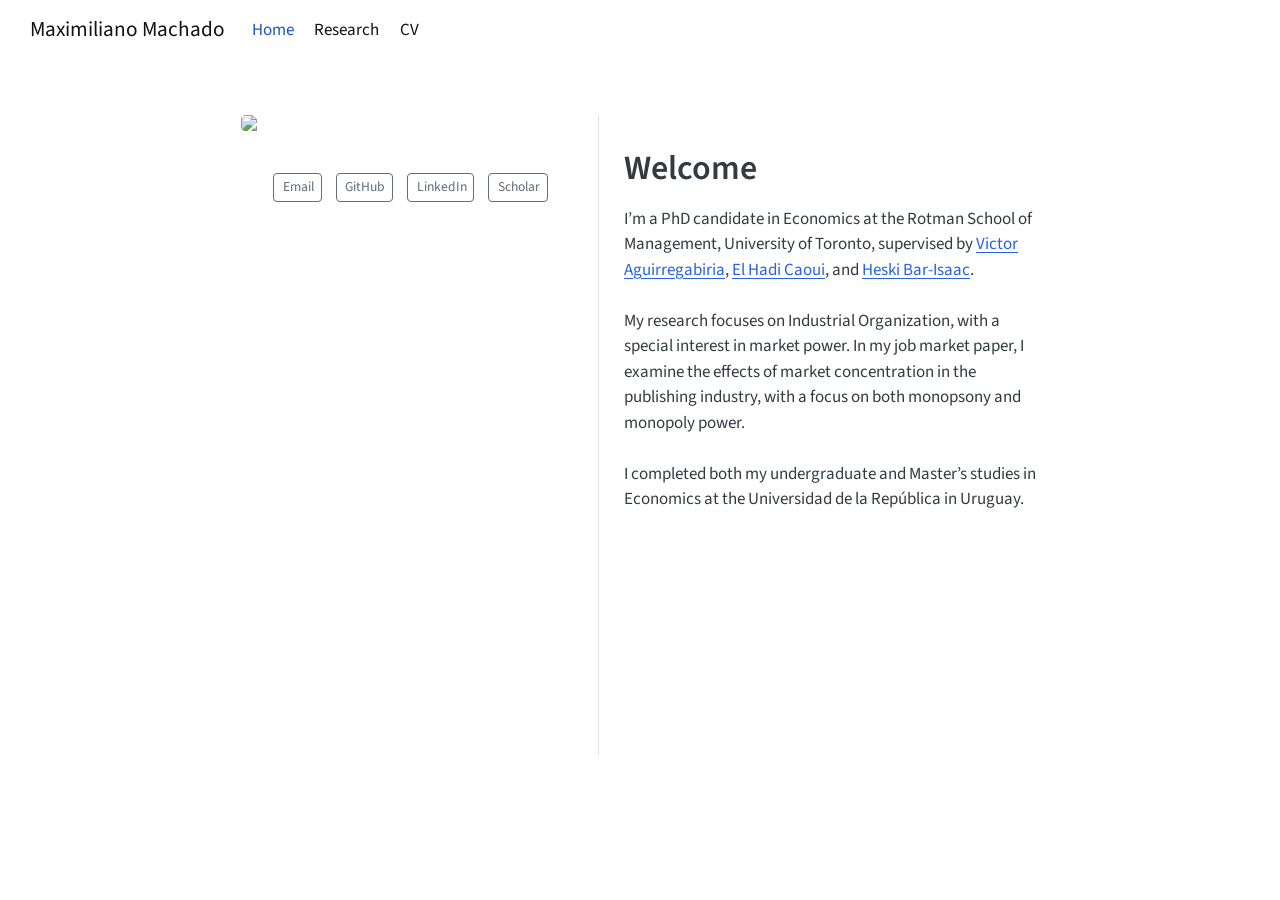
==== docs/index.html @ 31ebb95b "Add advisor and coauthor links; rebuild site" ====
<!DOCTYPE html>
<html xmlns="http://www.w3.org/1999/xhtml" lang="en" xml:lang="en"><head>

<meta charset="utf-8">
<meta name="generator" content="quarto-1.7.33">

<meta name="viewport" content="width=device-width, initial-scale=1.0, user-scalable=yes">


<title>Maximiliano Machado</title>
<style>
code{white-space: pre-wrap;}
span.smallcaps{font-variant: small-caps;}
div.columns{display: flex; gap: min(4vw, 1.5em);}
div.column{flex: auto; overflow-x: auto;}
div.hanging-indent{margin-left: 1.5em; text-indent: -1.5em;}
ul.task-list{list-style: none;}
ul.task-list li input[type="checkbox"] {
  width: 0.8em;
  margin: 0 0.8em 0.2em -1em; /* quarto-specific, see https://github.com/quarto-dev/quarto-cli/issues/4556 */ 
  vertical-align: middle;
}
</style>


<script src="site_libs/quarto-nav/quarto-nav.js"></script>
<script src="site_libs/quarto-nav/headroom.min.js"></script>
<script src="site_libs/clipboard/clipboard.min.js"></script>
<script src="site_libs/quarto-search/autocomplete.umd.js"></script>
<script src="site_libs/quarto-search/fuse.min.js"></script>
<script src="site_libs/quarto-search/quarto-search.js"></script>
<meta name="quarto:offset" content="./">
<script src="site_libs/quarto-html/quarto.js" type="module"></script>
<script src="site_libs/quarto-html/tabsets/tabsets.js" type="module"></script>
<script src="site_libs/quarto-html/popper.min.js"></script>
<script src="site_libs/quarto-html/tippy.umd.min.js"></script>
<link href="site_libs/quarto-html/tippy.css" rel="stylesheet">
<link href="site_libs/quarto-html/quarto-syntax-highlighting-ea385d0e468b0dd5ea5bf0780b1290d9.css" rel="stylesheet" id="quarto-text-highlighting-styles">
<script src="site_libs/bootstrap/bootstrap.min.js"></script>
<link href="site_libs/bootstrap/bootstrap-icons.css" rel="stylesheet">
<link href="site_libs/bootstrap/bootstrap-9f588c529615b34e4b9d2a92953548e6.min.css" rel="stylesheet" append-hash="true" id="quarto-bootstrap" data-mode="light">
<script id="quarto-search-options" type="application/json">{
  "location": "navbar",
  "copy-button": false,
  "collapse-after": 3,
  "panel-placement": "end",
  "type": "overlay",
  "limit": 50,
  "keyboard-shortcut": [
    "f",
    "/",
    "s"
  ],
  "show-item-context": false,
  "language": {
    "search-no-results-text": "No results",
    "search-matching-documents-text": "matching documents",
    "search-copy-link-title": "Copy link to search",
    "search-hide-matches-text": "Hide additional matches",
    "search-more-match-text": "more match in this document",
    "search-more-matches-text": "more matches in this document",
    "search-clear-button-title": "Clear",
    "search-text-placeholder": "",
    "search-detached-cancel-button-title": "Cancel",
    "search-submit-button-title": "Submit",
    "search-label": "Search"
  }
}</script>


<link rel="stylesheet" href="styles.css">
</head>

<body class="nav-fixed fullcontent quarto-light">

<div id="quarto-search-results"></div>
  <header id="quarto-header" class="headroom fixed-top">
    <nav class="navbar navbar-expand-lg " data-bs-theme="dark">
      <div class="navbar-container container-fluid">
      <div class="navbar-brand-container mx-auto">
    <a class="navbar-brand" href="./index.html">
    <span class="navbar-title">Maximiliano Machado</span>
    </a>
  </div>
            <div id="quarto-search" class="" title="Search"></div>
          <button class="navbar-toggler" type="button" data-bs-toggle="collapse" data-bs-target="#navbarCollapse" aria-controls="navbarCollapse" role="menu" aria-expanded="false" aria-label="Toggle navigation" onclick="if (window.quartoToggleHeadroom) { window.quartoToggleHeadroom(); }">
  <span class="navbar-toggler-icon"></span>
</button>
          <div class="collapse navbar-collapse" id="navbarCollapse">
            <ul class="navbar-nav navbar-nav-scroll me-auto">
  <li class="nav-item">
    <a class="nav-link active" href="./index.html" aria-current="page"> 
<span class="menu-text">Home</span></a>
  </li>  
  <li class="nav-item">
    <a class="nav-link" href="./research.html"> 
<span class="menu-text">Research</span></a>
  </li>  
  <li class="nav-item">
    <a class="nav-link" href="./cv_May2025.pdf"> 
<span class="menu-text">CV</span></a>
  </li>  
</ul>
          </div> <!-- /navcollapse -->
            <div class="quarto-navbar-tools">
</div>
      </div> <!-- /container-fluid -->
    </nav>
</header>
<!-- content -->
<div id="quarto-content" class="quarto-container page-columns page-rows-contents page-layout-article page-navbar">
<!-- sidebar -->
<!-- margin-sidebar -->
    
<!-- main -->
<div class="quarto-about-trestles">
  <div class="about-entity">
    <img src="images/picture.jpeg" class="about-image
  rounded " style="width: 20em;">
<header id="title-block-header" class="quarto-title-block"></header>
    <div class="about-links">
  <a href="mailto:maxi.machado@mail.utoronto.ca" class="about-link" rel="" target="">
    <i class="bi bi-envelope"></i>
     <span class="about-link-text">Email</span>
  </a>
  <a href="https://github.com/maxi-machado" class="about-link" rel="" target="">
    <i class="bi bi-github"></i>
     <span class="about-link-text">GitHub</span>
  </a>
  <a href="https://ca.linkedin.com/in/maximiliano-machado-goncalves-a96b24110" class="about-link" rel="" target="">
    <i class="bi bi-linkedin"></i>
     <span class="about-link-text">LinkedIn</span>
  </a>
  <a href="https://scholar.google.com.uy/citations?hl=es&amp;user=UMx6kQEAAAAJ" class="about-link" rel="" target="">
    <i class="bi bi-google-scholar"></i>
     <span class="about-link-text">Scholar</span>
  </a>
</div>
  </div>
  <div class="about-contents"><main class="content" id="quarto-document-content">
<section id="welcome" class="level1">
<h1>Welcome</h1>
<p>I’m a PhD candidate in Economics at the Rotman School of Management, University of Toronto, supervised by <a href="https://sites.google.com/view/victoraguirregabiriaswebsite/home">Victor Aguirregabiria</a>, <a href="https://elhadicaoui.github.io/">El Hadi Caoui</a>, and <a href="https://sites.google.com/site/heskibarisaac/home">Heski Bar-Isaac</a>. <br><br> My research focuses on Industrial Organization, with a special interest in market power. In my job market paper, I examine the effects of market concentration in the publishing industry, with a focus on both monopsony and monopoly power. <br><br> I completed both my undergraduate and Master’s studies in Economics at the Universidad de la República in Uruguay.</p>


</section>
</main></div>
</div>
 <!-- /main -->
<script id="quarto-html-after-body" type="application/javascript">
  window.document.addEventListener("DOMContentLoaded", function (event) {
    const isCodeAnnotation = (el) => {
      for (const clz of el.classList) {
        if (clz.startsWith('code-annotation-')) {                     
          return true;
        }
      }
      return false;
    }
    const onCopySuccess = function(e) {
      // button target
      const button = e.trigger;
      // don't keep focus
      button.blur();
      // flash "checked"
      button.classList.add('code-copy-button-checked');
      var currentTitle = button.getAttribute("title");
      button.setAttribute("title", "Copied!");
      let tooltip;
      if (window.bootstrap) {
        button.setAttribute("data-bs-toggle", "tooltip");
        button.setAttribute("data-bs-placement", "left");
        button.setAttribute("data-bs-title", "Copied!");
        tooltip = new bootstrap.Tooltip(button, 
          { trigger: "manual", 
            customClass: "code-copy-button-tooltip",
            offset: [0, -8]});
        tooltip.show();    
      }
      setTimeout(function() {
        if (tooltip) {
          tooltip.hide();
          button.removeAttribute("data-bs-title");
          button.removeAttribute("data-bs-toggle");
          button.removeAttribute("data-bs-placement");
        }
        button.setAttribute("title", currentTitle);
        button.classList.remove('code-copy-button-checked');
      }, 1000);
      // clear code selection
      e.clearSelection();
    }
    const getTextToCopy = function(trigger) {
        const codeEl = trigger.previousElementSibling.cloneNode(true);
        for (const childEl of codeEl.children) {
          if (isCodeAnnotation(childEl)) {
            childEl.remove();
          }
        }
        return codeEl.innerText;
    }
    const clipboard = new window.ClipboardJS('.code-copy-button:not([data-in-quarto-modal])', {
      text: getTextToCopy
    });
    clipboard.on('success', onCopySuccess);
    if (window.document.getElementById('quarto-embedded-source-code-modal')) {
      const clipboardModal = new window.ClipboardJS('.code-copy-button[data-in-quarto-modal]', {
        text: getTextToCopy,
        container: window.document.getElementById('quarto-embedded-source-code-modal')
      });
      clipboardModal.on('success', onCopySuccess);
    }
      var localhostRegex = new RegExp(/^(?:http|https):\/\/localhost\:?[0-9]*\//);
      var mailtoRegex = new RegExp(/^mailto:/);
        var filterRegex = new RegExp('/' + window.location.host + '/');
      var isInternal = (href) => {
          return filterRegex.test(href) || localhostRegex.test(href) || mailtoRegex.test(href);
      }
      // Inspect non-navigation links and adorn them if external
     var links = window.document.querySelectorAll('a[href]:not(.nav-link):not(.navbar-brand):not(.toc-action):not(.sidebar-link):not(.sidebar-item-toggle):not(.pagination-link):not(.no-external):not([aria-hidden]):not(.dropdown-item):not(.quarto-navigation-tool):not(.about-link)');
      for (var i=0; i<links.length; i++) {
        const link = links[i];
        if (!isInternal(link.href)) {
          // undo the damage that might have been done by quarto-nav.js in the case of
          // links that we want to consider external
          if (link.dataset.originalHref !== undefined) {
            link.href = link.dataset.originalHref;
          }
        }
      }
    function tippyHover(el, contentFn, onTriggerFn, onUntriggerFn) {
      const config = {
        allowHTML: true,
        maxWidth: 500,
        delay: 100,
        arrow: false,
        appendTo: function(el) {
            return el.parentElement;
        },
        interactive: true,
        interactiveBorder: 10,
        theme: 'quarto',
        placement: 'bottom-start',
      };
      if (contentFn) {
        config.content = contentFn;
      }
      if (onTriggerFn) {
        config.onTrigger = onTriggerFn;
      }
      if (onUntriggerFn) {
        config.onUntrigger = onUntriggerFn;
      }
      window.tippy(el, config); 
    }
    const noterefs = window.document.querySelectorAll('a[role="doc-noteref"]');
    for (var i=0; i<noterefs.length; i++) {
      const ref = noterefs[i];
      tippyHover(ref, function() {
        // use id or data attribute instead here
        let href = ref.getAttribute('data-footnote-href') || ref.getAttribute('href');
        try { href = new URL(href).hash; } catch {}
        const id = href.replace(/^#\/?/, "");
        const note = window.document.getElementById(id);
        if (note) {
          return note.innerHTML;
        } else {
          return "";
        }
      });
    }
    const xrefs = window.document.querySelectorAll('a.quarto-xref');
    const processXRef = (id, note) => {
      // Strip column container classes
      const stripColumnClz = (el) => {
        el.classList.remove("page-full", "page-columns");
        if (el.children) {
          for (const child of el.children) {
            stripColumnClz(child);
          }
        }
      }
      stripColumnClz(note)
      if (id === null || id.startsWith('sec-')) {
        // Special case sections, only their first couple elements
        const container = document.createElement("div");
        if (note.children && note.children.length > 2) {
          container.appendChild(note.children[0].cloneNode(true));
          for (let i = 1; i < note.children.length; i++) {
            const child = note.children[i];
            if (child.tagName === "P" && child.innerText === "") {
              continue;
            } else {
              container.appendChild(child.cloneNode(true));
              break;
            }
          }
          if (window.Quarto?.typesetMath) {
            window.Quarto.typesetMath(container);
          }
          return container.innerHTML
        } else {
          if (window.Quarto?.typesetMath) {
            window.Quarto.typesetMath(note);
          }
          return note.innerHTML;
        }
      } else {
        // Remove any anchor links if they are present
        const anchorLink = note.querySelector('a.anchorjs-link');
        if (anchorLink) {
          anchorLink.remove();
        }
        if (window.Quarto?.typesetMath) {
          window.Quarto.typesetMath(note);
        }
        if (note.classList.contains("callout")) {
          return note.outerHTML;
        } else {
          return note.innerHTML;
        }
      }
    }
    for (var i=0; i<xrefs.length; i++) {
      const xref = xrefs[i];
      tippyHover(xref, undefined, function(instance) {
        instance.disable();
        let url = xref.getAttribute('href');
        let hash = undefined; 
        if (url.startsWith('#')) {
          hash = url;
        } else {
          try { hash = new URL(url).hash; } catch {}
        }
        if (hash) {
          const id = hash.replace(/^#\/?/, "");
          const note = window.document.getElementById(id);
          if (note !== null) {
            try {
              const html = processXRef(id, note.cloneNode(true));
              instance.setContent(html);
            } finally {
              instance.enable();
              instance.show();
            }
          } else {
            // See if we can fetch this
            fetch(url.split('#')[0])
            .then(res => res.text())
            .then(html => {
              const parser = new DOMParser();
              const htmlDoc = parser.parseFromString(html, "text/html");
              const note = htmlDoc.getElementById(id);
              if (note !== null) {
                const html = processXRef(id, note);
                instance.setContent(html);
              } 
            }).finally(() => {
              instance.enable();
              instance.show();
            });
          }
        } else {
          // See if we can fetch a full url (with no hash to target)
          // This is a special case and we should probably do some content thinning / targeting
          fetch(url)
          .then(res => res.text())
          .then(html => {
            const parser = new DOMParser();
            const htmlDoc = parser.parseFromString(html, "text/html");
            const note = htmlDoc.querySelector('main.content');
            if (note !== null) {
              // This should only happen for chapter cross references
              // (since there is no id in the URL)
              // remove the first header
              if (note.children.length > 0 && note.children[0].tagName === "HEADER") {
                note.children[0].remove();
              }
              const html = processXRef(null, note);
              instance.setContent(html);
            } 
          }).finally(() => {
            instance.enable();
            instance.show();
          });
        }
      }, function(instance) {
      });
    }
        let selectedAnnoteEl;
        const selectorForAnnotation = ( cell, annotation) => {
          let cellAttr = 'data-code-cell="' + cell + '"';
          let lineAttr = 'data-code-annotation="' +  annotation + '"';
          const selector = 'span[' + cellAttr + '][' + lineAttr + ']';
          return selector;
        }
        const selectCodeLines = (annoteEl) => {
          const doc = window.document;
          const targetCell = annoteEl.getAttribute("data-target-cell");
          const targetAnnotation = annoteEl.getAttribute("data-target-annotation");
          const annoteSpan = window.document.querySelector(selectorForAnnotation(targetCell, targetAnnotation));
          const lines = annoteSpan.getAttribute("data-code-lines").split(",");
          const lineIds = lines.map((line) => {
            return targetCell + "-" + line;
          })
          let top = null;
          let height = null;
          let parent = null;
          if (lineIds.length > 0) {
              //compute the position of the single el (top and bottom and make a div)
              const el = window.document.getElementById(lineIds[0]);
              top = el.offsetTop;
              height = el.offsetHeight;
              parent = el.parentElement.parentElement;
            if (lineIds.length > 1) {
              const lastEl = window.document.getElementById(lineIds[lineIds.length - 1]);
              const bottom = lastEl.offsetTop + lastEl.offsetHeight;
              height = bottom - top;
            }
            if (top !== null && height !== null && parent !== null) {
              // cook up a div (if necessary) and position it 
              let div = window.document.getElementById("code-annotation-line-highlight");
              if (div === null) {
                div = window.document.createElement("div");
                div.setAttribute("id", "code-annotation-line-highlight");
                div.style.position = 'absolute';
                parent.appendChild(div);
              }
              div.style.top = top - 2 + "px";
              div.style.height = height + 4 + "px";
              div.style.left = 0;
              let gutterDiv = window.document.getElementById("code-annotation-line-highlight-gutter");
              if (gutterDiv === null) {
                gutterDiv = window.document.createElement("div");
                gutterDiv.setAttribute("id", "code-annotation-line-highlight-gutter");
                gutterDiv.style.position = 'absolute';
                const codeCell = window.document.getElementById(targetCell);
                const gutter = codeCell.querySelector('.code-annotation-gutter');
                gutter.appendChild(gutterDiv);
              }
              gutterDiv.style.top = top - 2 + "px";
              gutterDiv.style.height = height + 4 + "px";
            }
            selectedAnnoteEl = annoteEl;
          }
        };
        const unselectCodeLines = () => {
          const elementsIds = ["code-annotation-line-highlight", "code-annotation-line-highlight-gutter"];
          elementsIds.forEach((elId) => {
            const div = window.document.getElementById(elId);
            if (div) {
              div.remove();
            }
          });
          selectedAnnoteEl = undefined;
        };
          // Handle positioning of the toggle
      window.addEventListener(
        "resize",
        throttle(() => {
          elRect = undefined;
          if (selectedAnnoteEl) {
            selectCodeLines(selectedAnnoteEl);
          }
        }, 10)
      );
      function throttle(fn, ms) {
      let throttle = false;
      let timer;
        return (...args) => {
          if(!throttle) { // first call gets through
              fn.apply(this, args);
              throttle = true;
          } else { // all the others get throttled
              if(timer) clearTimeout(timer); // cancel #2
              timer = setTimeout(() => {
                fn.apply(this, args);
                timer = throttle = false;
              }, ms);
          }
        };
      }
        // Attach click handler to the DT
        const annoteDls = window.document.querySelectorAll('dt[data-target-cell]');
        for (const annoteDlNode of annoteDls) {
          annoteDlNode.addEventListener('click', (event) => {
            const clickedEl = event.target;
            if (clickedEl !== selectedAnnoteEl) {
              unselectCodeLines();
              const activeEl = window.document.querySelector('dt[data-target-cell].code-annotation-active');
              if (activeEl) {
                activeEl.classList.remove('code-annotation-active');
              }
              selectCodeLines(clickedEl);
              clickedEl.classList.add('code-annotation-active');
            } else {
              // Unselect the line
              unselectCodeLines();
              clickedEl.classList.remove('code-annotation-active');
            }
          });
        }
    const findCites = (el) => {
      const parentEl = el.parentElement;
      if (parentEl) {
        const cites = parentEl.dataset.cites;
        if (cites) {
          return {
            el,
            cites: cites.split(' ')
          };
        } else {
          return findCites(el.parentElement)
        }
      } else {
        return undefined;
      }
    };
    var bibliorefs = window.document.querySelectorAll('a[role="doc-biblioref"]');
    for (var i=0; i<bibliorefs.length; i++) {
      const ref = bibliorefs[i];
      const citeInfo = findCites(ref);
      if (citeInfo) {
        tippyHover(citeInfo.el, function() {
          var popup = window.document.createElement('div');
          citeInfo.cites.forEach(function(cite) {
            var citeDiv = window.document.createElement('div');
            citeDiv.classList.add('hanging-indent');
            citeDiv.classList.add('csl-entry');
            var biblioDiv = window.document.getElementById('ref-' + cite);
            if (biblioDiv) {
              citeDiv.innerHTML = biblioDiv.innerHTML;
            }
            popup.appendChild(citeDiv);
          });
          return popup.innerHTML;
        });
      }
    }
  });
  </script>
</div> <!-- /content -->




</body></html>
---- docs/site_libs/quarto-html/quarto-syntax-highlighting-ea385d0e468b0dd5ea5bf0780b1290d9.css ----
/* quarto syntax highlight colors */
:root {
  --quarto-hl-ot-color: #003B4F;
  --quarto-hl-at-color: #657422;
  --quarto-hl-ss-color: #20794D;
  --quarto-hl-an-color: #5E5E5E;
  --quarto-hl-fu-color: #4758AB;
  --quarto-hl-st-color: #20794D;
  --quarto-hl-cf-color: #003B4F;
  --quarto-hl-op-color: #5E5E5E;
  --quarto-hl-er-color: #AD0000;
  --quarto-hl-bn-color: #AD0000;
  --quarto-hl-al-color: #AD0000;
  --quarto-hl-va-color: #111111;
  --quarto-hl-bu-color: inherit;
  --quarto-hl-ex-color: inherit;
  --quarto-hl-pp-color: #AD0000;
  --quarto-hl-in-color: #5E5E5E;
  --quarto-hl-vs-color: #20794D;
  --quarto-hl-wa-color: #5E5E5E;
  --quarto-hl-do-color: #5E5E5E;
  --quarto-hl-im-color: #00769E;
  --quarto-hl-ch-color: #20794D;
  --quarto-hl-dt-color: #AD0000;
  --quarto-hl-fl-color: #AD0000;
  --quarto-hl-co-color: #5E5E5E;
  --quarto-hl-cv-color: #5E5E5E;
  --quarto-hl-cn-color: #8f5902;
  --quarto-hl-sc-color: #5E5E5E;
  --quarto-hl-dv-color: #AD0000;
  --quarto-hl-kw-color: #003B4F;
}

/* other quarto variables */
:root {
  --quarto-font-monospace: SFMono-Regular, Menlo, Monaco, Consolas, "Liberation Mono", "Courier New", monospace;
}

/* syntax highlight based on Pandoc's rules */
pre > code.sourceCode > span {
  color: #003B4F;
}

code.sourceCode > span {
  color: #003B4F;
}

div.sourceCode,
div.sourceCode pre.sourceCode {
  color: #003B4F;
}

/* Normal */
code span {
  color: #003B4F;
}

/* Alert */
code span.al {
  color: #AD0000;
  font-style: inherit;
}

/* Annotation */
code span.an {
  color: #5E5E5E;
  font-style: inherit;
}

/* Attribute */
code span.at {
  color: #657422;
  font-style: inherit;
}

/* BaseN */
code span.bn {
  color: #AD0000;
  font-style: inherit;
}

/* BuiltIn */
code span.bu {
  font-style: inherit;
}

/* ControlFlow */
code span.cf {
  color: #003B4F;
  font-weight: bold;
  font-style: inherit;
}

/* Char */
code span.ch {
  color: #20794D;
  font-style: inherit;
}

/* Constant */
code span.cn {
  color: #8f5902;
  font-style: inherit;
}

/* Comment */
code span.co {
  color: #5E5E5E;
  font-style: inherit;
}

/* CommentVar */
code span.cv {
  color: #5E5E5E;
  font-style: italic;
}

/* Documentation */
code span.do {
  color: #5E5E5E;
  font-style: italic;
}

/* DataType */
code span.dt {
  color: #AD0000;
  font-style: inherit;
}

/* DecVal */
code span.dv {
  color: #AD0000;
  font-style: inherit;
}

/* Error */
code span.er {
  color: #AD0000;
  font-style: inherit;
}

/* Extension */
code span.ex {
  font-style: inherit;
}

/* Float */
code span.fl {
  color: #AD0000;
  font-style: inherit;
}

/* Function */
code span.fu {
  color: #4758AB;
  font-style: inherit;
}

/* Import */
code span.im {
  color: #00769E;
  font-style: inherit;
}

/* Information */
code span.in {
  color: #5E5E5E;
  font-style: inherit;
}

/* Keyword */
code span.kw {
  color: #003B4F;
  font-weight: bold;
  font-style: inherit;
}

/* Operator */
code span.op {
  color: #5E5E5E;
  font-style: inherit;
}

/* Other */
code span.ot {
  color: #003B4F;
  font-style: inherit;
}

/* Preprocessor */
code span.pp {
  color: #AD0000;
  font-style: inherit;
}

/* SpecialChar */
code span.sc {
  color: #5E5E5E;
  font-style: inherit;
}

/* SpecialString */
code span.ss {
  color: #20794D;
  font-style: inherit;
}

/* String */
code span.st {
  color: #20794D;
  font-style: inherit;
}

/* Variable */
code span.va {
  color: #111111;
  font-style: inherit;
}

/* VerbatimString */
code span.vs {
  color: #20794D;
  font-style: inherit;
}

/* Warning */
code span.wa {
  color: #5E5E5E;
  font-style: italic;
}

.prevent-inlining {
  content: "</";
}

/*# sourceMappingURL=538754cbb4183396a2435bcb80637e05.css.map */
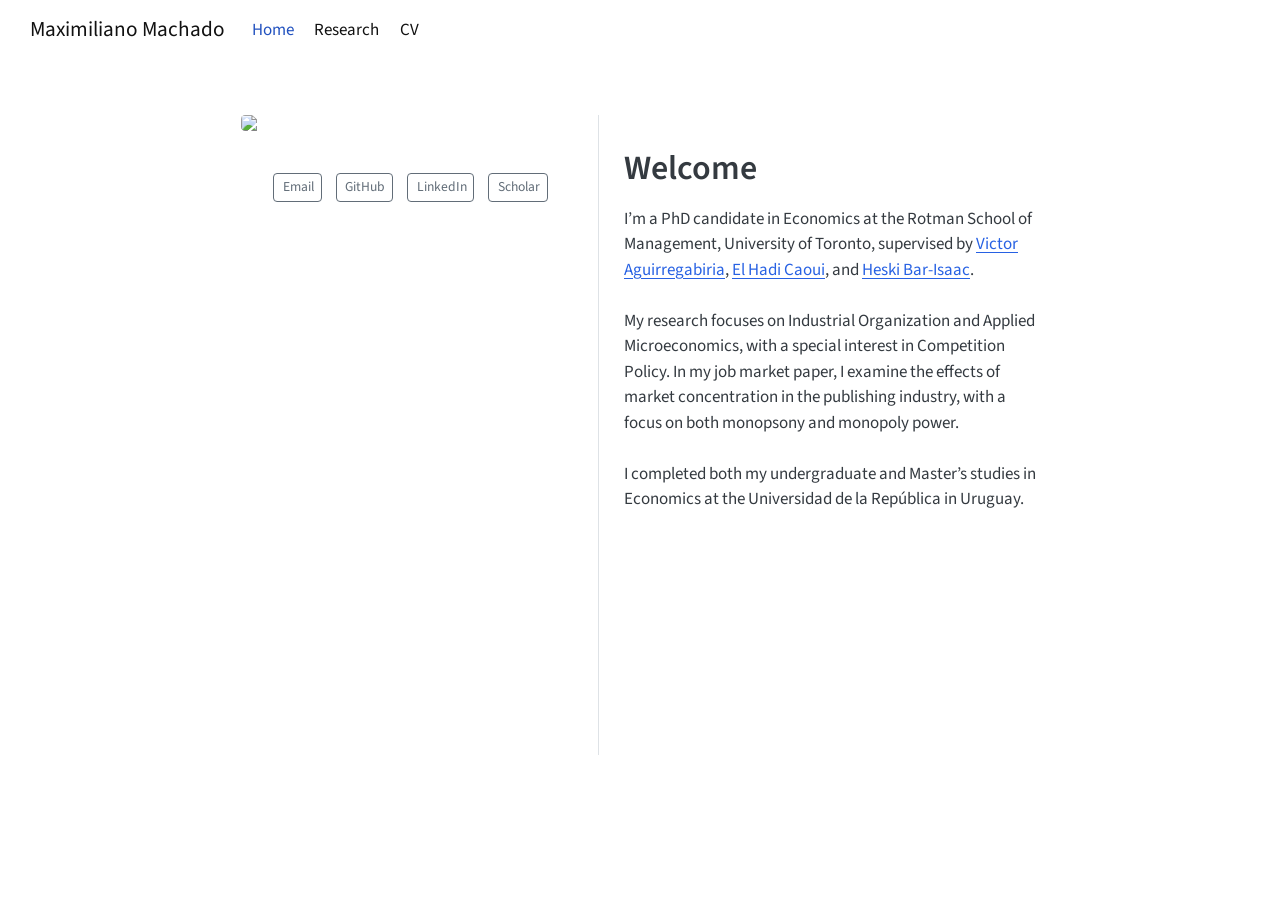
==== commit 0a344b10: "Add advisor and coauthor links; rebuild site" ====
--- a/docs/index.html
+++ b/docs/index.html
@@ -30,6 +30,7 @@
 <script src="site_libs/quarto-search/fuse.min.js"></script>
 <script src="site_libs/quarto-search/quarto-search.js"></script>
 <meta name="quarto:offset" content="./">
+<link href="./images/favicon.png" rel="icon" type="image/png">
 <script src="site_libs/quarto-html/quarto.js" type="module"></script>
 <script src="site_libs/quarto-html/tabsets/tabsets.js" type="module"></script>
 <script src="site_libs/quarto-html/popper.min.js"></script>
@@ -140,7 +141,7 @@
   <div class="about-contents"><main class="content" id="quarto-document-content">
 <section id="welcome" class="level1">
 <h1>Welcome</h1>
-<p>I’m a PhD candidate in Economics at the Rotman School of Management, University of Toronto, supervised by <a href="https://sites.google.com/view/victoraguirregabiriaswebsite/home">Victor Aguirregabiria</a>, <a href="https://elhadicaoui.github.io/">El Hadi Caoui</a>, and <a href="https://sites.google.com/site/heskibarisaac/home">Heski Bar-Isaac</a>. <br><br> My research focuses on Industrial Organization, with a special interest in market power. In my job market paper, I examine the effects of market concentration in the publishing industry, with a focus on both monopsony and monopoly power. <br><br> I completed both my undergraduate and Master’s studies in Economics at the Universidad de la República in Uruguay.</p>
+<p>I’m a PhD candidate in Economics at the Rotman School of Management, University of Toronto, supervised by <a href="https://sites.google.com/view/victoraguirregabiriaswebsite/home">Victor Aguirregabiria</a>, <a href="https://elhadicaoui.github.io/">El Hadi Caoui</a>, and <a href="https://sites.google.com/site/heskibarisaac/home">Heski Bar-Isaac</a>. <br><br> My research focuses on Industrial Organization and Applied Microeconomics, with a special interest in Competition Policy. In my job market paper, I examine the effects of market concentration in the publishing industry, with a focus on both monopsony and monopoly power. <br><br> I completed both my undergraduate and Master’s studies in Economics at the Universidad de la República in Uruguay.</p>
 
 
 </section>
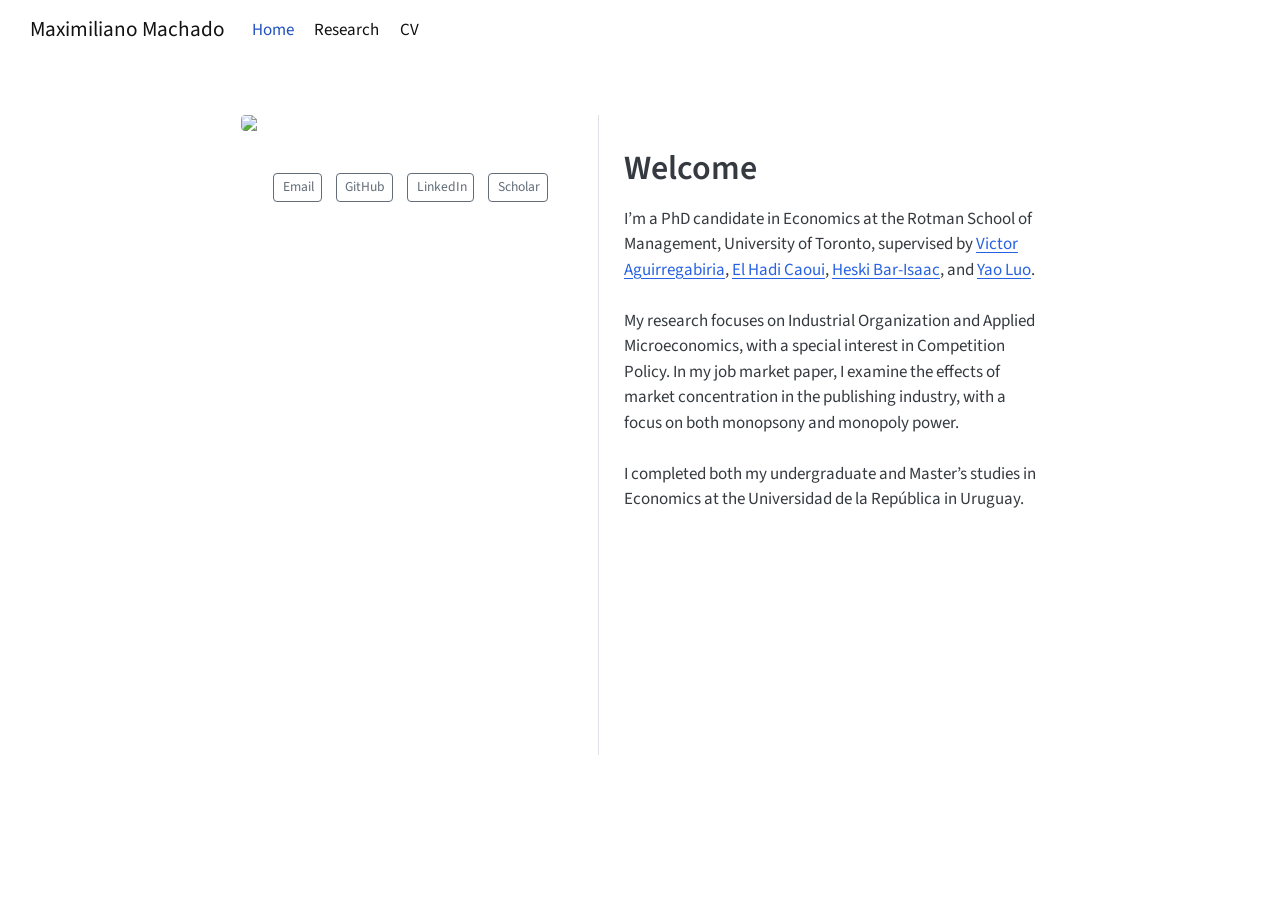
==== commit 5f4a222a: "Add Yao Luo to committee members on homepage Co-Authored-By: Claude Opus 4.8 <noreply@anthropic.com>" ====
--- a/docs/index.html
+++ b/docs/index.html
@@ -141,7 +141,7 @@
   <div class="about-contents"><main class="content" id="quarto-document-content">
 <section id="welcome" class="level1">
 <h1>Welcome</h1>
-<p>I’m a PhD candidate in Economics at the Rotman School of Management, University of Toronto, supervised by <a href="https://sites.google.com/view/victoraguirregabiriaswebsite/home">Victor Aguirregabiria</a>, <a href="https://elhadicaoui.github.io/">El Hadi Caoui</a>, and <a href="https://sites.google.com/site/heskibarisaac/home">Heski Bar-Isaac</a>. <br><br> My research focuses on Industrial Organization and Applied Microeconomics, with a special interest in Competition Policy. In my job market paper, I examine the effects of market concentration in the publishing industry, with a focus on both monopsony and monopoly power. <br><br> I completed both my undergraduate and Master’s studies in Economics at the Universidad de la República in Uruguay.</p>
+<p>I’m a PhD candidate in Economics at the Rotman School of Management, University of Toronto, supervised by <a href="https://sites.google.com/view/victoraguirregabiriaswebsite/home">Victor Aguirregabiria</a>, <a href="https://elhadicaoui.github.io/">El Hadi Caoui</a>, <a href="https://sites.google.com/site/heskibarisaac/home">Heski Bar-Isaac</a>, and <a href="https://sites.google.com/site/luo8yao">Yao Luo</a>. <br><br> My research focuses on Industrial Organization and Applied Microeconomics, with a special interest in Competition Policy. In my job market paper, I examine the effects of market concentration in the publishing industry, with a focus on both monopsony and monopoly power. <br><br> I completed both my undergraduate and Master’s studies in Economics at the Universidad de la República in Uruguay.</p>
 
 
 </section>
--- a/docs/styles.css
+++ b/docs/styles.css
@@ -0,0 +1,33 @@
+/* css styles */
+
+/* Collapsible paper abstracts */
+details.abstract-toggle {
+  margin: 0.35em 0 0.75em;
+}
+details.abstract-toggle > summary {
+  cursor: pointer;
+  font-weight: 600;
+  color: #2c3e50;
+  list-style: none;
+  display: inline-flex;
+  align-items: center;
+  gap: 0.4em;
+  user-select: none;
+}
+details.abstract-toggle > summary::-webkit-details-marker {
+  display: none;
+}
+details.abstract-toggle > summary::before {
+  content: "\25B6";           /* ▶ */
+  font-size: 0.75em;
+  transition: transform 0.15s ease;
+}
+details.abstract-toggle[open] > summary::before {
+  transform: rotate(90deg);   /* ▼ */
+}
+details.abstract-toggle > summary:hover {
+  color: #1a5276;
+}
+details.abstract-toggle > p {
+  margin-top: 0.5em;
+}
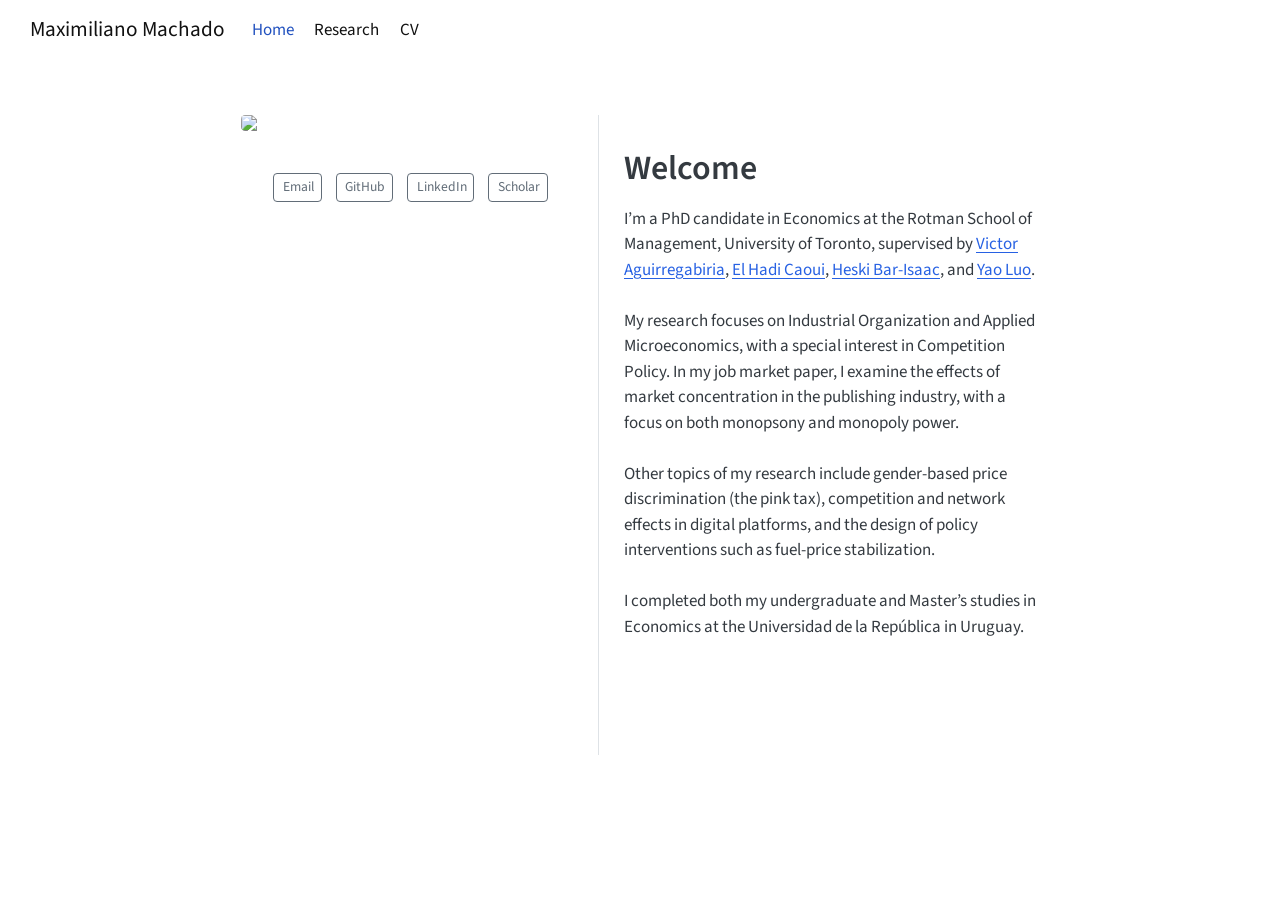
==== commit 57d35026: "Add paragraph on broader research topics to homepage Co-Authored-By: Claude Opus 4.8 <noreply@anthro" ====
--- a/docs/index.html
+++ b/docs/index.html
@@ -98,7 +98,7 @@
 <span class="menu-text">Research</span></a>
   </li>  
   <li class="nav-item">
-    <a class="nav-link" href="./cv_May2025.pdf"> 
+    <a class="nav-link" href="./cv_machado.pdf"> 
 <span class="menu-text">CV</span></a>
   </li>  
 </ul>
@@ -124,7 +124,7 @@
     <i class="bi bi-envelope"></i>
      <span class="about-link-text">Email</span>
   </a>
-  <a href="https://github.com/maxi-machado" class="about-link" rel="" target="">
+  <a href="https://github.com/MaximilianoMachado" class="about-link" rel="" target="">
     <i class="bi bi-github"></i>
      <span class="about-link-text">GitHub</span>
   </a>
@@ -141,7 +141,7 @@
   <div class="about-contents"><main class="content" id="quarto-document-content">
 <section id="welcome" class="level1">
 <h1>Welcome</h1>
-<p>I’m a PhD candidate in Economics at the Rotman School of Management, University of Toronto, supervised by <a href="https://sites.google.com/view/victoraguirregabiriaswebsite/home">Victor Aguirregabiria</a>, <a href="https://elhadicaoui.github.io/">El Hadi Caoui</a>, <a href="https://sites.google.com/site/heskibarisaac/home">Heski Bar-Isaac</a>, and <a href="https://sites.google.com/site/luo8yao">Yao Luo</a>. <br><br> My research focuses on Industrial Organization and Applied Microeconomics, with a special interest in Competition Policy. In my job market paper, I examine the effects of market concentration in the publishing industry, with a focus on both monopsony and monopoly power. <br><br> I completed both my undergraduate and Master’s studies in Economics at the Universidad de la República in Uruguay.</p>
+<p>I’m a PhD candidate in Economics at the Rotman School of Management, University of Toronto, supervised by <a href="https://sites.google.com/view/victoraguirregabiriaswebsite/home">Victor Aguirregabiria</a>, <a href="https://elhadicaoui.github.io/">El Hadi Caoui</a>, <a href="https://sites.google.com/site/heskibarisaac/home">Heski Bar-Isaac</a>, and <a href="https://sites.google.com/site/luo8yao">Yao Luo</a>. <br><br> My research focuses on Industrial Organization and Applied Microeconomics, with a special interest in Competition Policy. In my job market paper, I examine the effects of market concentration in the publishing industry, with a focus on both monopsony and monopoly power. <br><br> Other topics of my research include gender-based price discrimination (the pink tax), competition and network effects in digital platforms, and the design of policy interventions such as fuel-price stabilization. <br><br> I completed both my undergraduate and Master’s studies in Economics at the Universidad de la República in Uruguay.</p>
 
 
 </section>
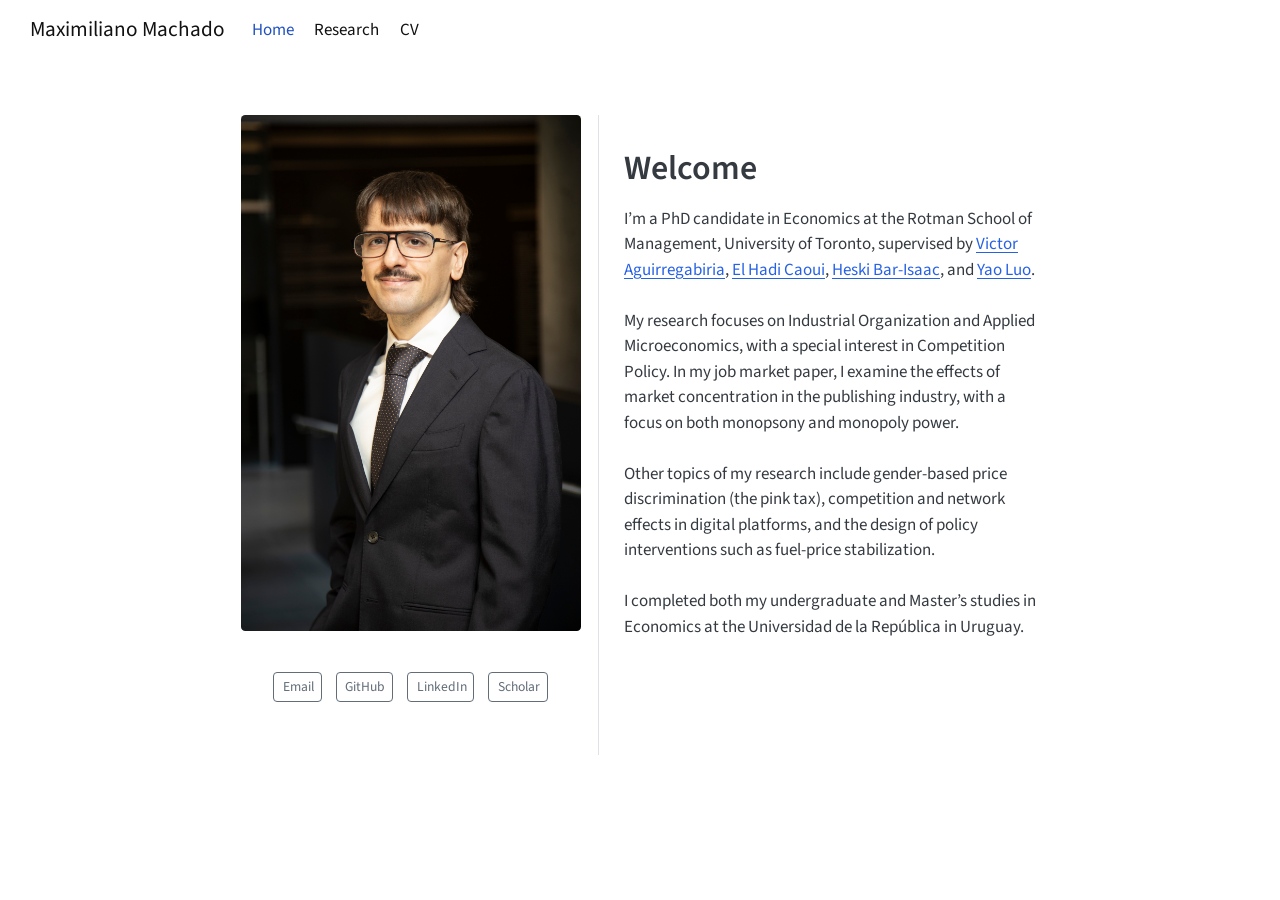
==== commit 926fd444: "picture" ====
--- a/docs/index.html
+++ b/docs/index.html
@@ -116,7 +116,7 @@
 <!-- main -->
 <div class="quarto-about-trestles">
   <div class="about-entity">
-    <img src="images/picture.jpeg" class="about-image
+    <img src="images/picture_market.jpg" class="about-image
   rounded " style="width: 20em;">
 <header id="title-block-header" class="quarto-title-block"></header>
     <div class="about-links">
